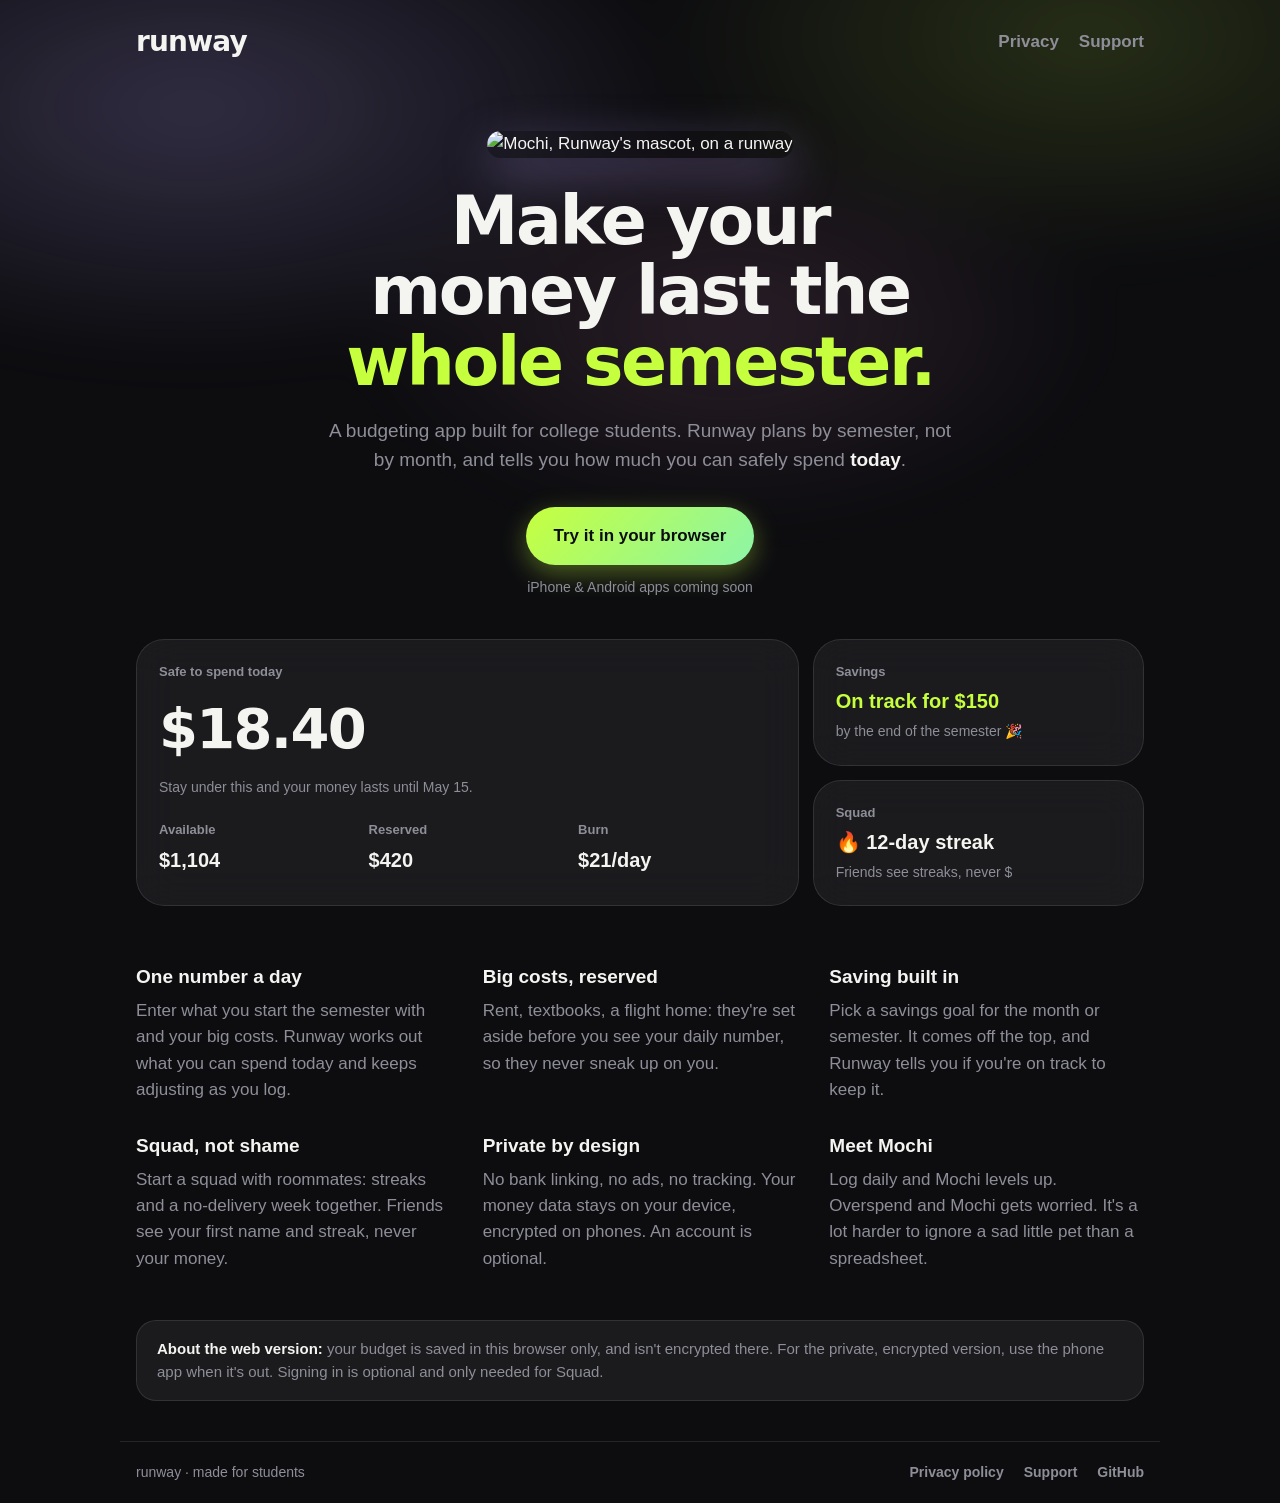
==== site/index.html @ ca6e4349 "Launch the website: landing page, privacy, support and the web app GitHub Pages at kriyansh-shah.git" ====
<!doctype html>
<html lang="en">
<head>
  <meta charset="utf-8">
  <meta name="viewport" content="width=device-width, initial-scale=1">
  <title>runway · make your money last the whole semester</title>
  <meta name="description" content="A budgeting app for college students. Runway plans by semester, not by month, and tells you how much you can safely spend today. Your money data stays on your phone.">
  <meta name="theme-color" content="#0D0D10">
  <meta property="og:title" content="runway">
  <meta property="og:description" content="Make your money last the whole semester.">
  <meta property="og:image" content="icon.png">
  <link rel="icon" type="image/png" href="icon.png">
  <link rel="stylesheet" href="site.css">
</head>
<body>
  <div class="aurora" aria-hidden="true"></div>

  <header class="wrap nav">
    <a class="wordmark" href="./">runway</a>
    <nav>
      <a href="privacy.html">Privacy</a>
      <a href="support.html">Support</a>
    </nav>
  </header>

  <main>
    <section class="wrap hero">
      <img class="mochi" src="icon.png" alt="Mochi, Runway's mascot, on a runway" width="112" height="112">
      <h1>Make your money last the <span class="lime">whole semester.</span></h1>
      <p class="lede">A budgeting app built for college students. Runway plans by semester, not by month, and tells you how much you can safely spend <strong>today</strong>.</p>
      <div class="ctas">
        <a class="btn primary" href="app/">Try it in your browser</a>
        <span class="soon">iPhone &amp; Android apps coming soon</span>
      </div>
    </section>

    <section class="wrap preview" aria-label="What Runway shows you">
      <div class="card big">
        <p class="label">Safe to spend today</p>
        <p class="number">$18.40</p>
        <p class="caption">Stay under this and your money lasts until May 15.</p>
        <div class="stats">
          <div><p class="label">Available</p><p class="stat">$1,104</p></div>
          <div><p class="label">Reserved</p><p class="stat">$420</p></div>
          <div><p class="label">Burn</p><p class="stat">$21/day</p></div>
        </div>
      </div>
      <div class="card small">
        <p class="label">Savings</p>
        <p class="stat lime">On track for $150</p>
        <p class="caption">by the end of the semester 🎉</p>
      </div>
      <div class="card small">
        <p class="label">Squad</p>
        <p class="stat">🔥 12-day streak</p>
        <p class="caption">Friends see streaks, never $</p>
      </div>
    </section>

    <section class="wrap features">
      <article>
        <h2>One number a day</h2>
        <p>Enter what you start the semester with and your big costs. Runway works out what you can spend today and keeps adjusting as you log.</p>
      </article>
      <article>
        <h2>Big costs, reserved</h2>
        <p>Rent, textbooks, a flight home: they're set aside before you see your daily number, so they never sneak up on you.</p>
      </article>
      <article>
        <h2>Saving built in</h2>
        <p>Pick a savings goal for the month or semester. It comes off the top, and Runway tells you if you're on track to keep it.</p>
      </article>
      <article>
        <h2>Squad, not shame</h2>
        <p>Start a squad with roommates: streaks and a no-delivery week together. Friends see your first name and streak, never your money.</p>
      </article>
      <article>
        <h2>Private by design</h2>
        <p>No bank linking, no ads, no tracking. Your money data stays on your device, encrypted on phones. An account is optional.</p>
      </article>
      <article>
        <h2>Meet Mochi</h2>
        <p>Log daily and Mochi levels up. Overspend and Mochi gets worried. It's a lot harder to ignore a sad little pet than a spreadsheet.</p>
      </article>
    </section>

    <section class="wrap note">
      <p><strong>About the web version:</strong> your budget is saved in this browser only, and isn't encrypted there. For the private, encrypted version, use the phone app when it's out. Signing in is optional and only needed for Squad.</p>
    </section>
  </main>

  <footer class="wrap footer">
    <span>runway · made for students</span>
    <nav>
      <a href="privacy.html">Privacy policy</a>
      <a href="support.html">Support</a>
      <a href="https://github.com/Kriyansh-shah/runway">GitHub</a>
    </nav>
  </footer>
</body>
</html>
---- site/site.css ----
/* The landing page, privacy policy and support page, in the app's colors
   (lib/app/theme.dart). */
@font-face {
  font-family: "Bricolage";
  src: url("fonts/BricolageGrotesque.ttf") format("truetype");
  font-display: swap;
}

:root {
  --bg: #0D0D10;
  --surface: rgba(255, 255, 255, 0.06);
  --hairline: rgba(255, 255, 255, 0.10);
  --text: #F4F4F1;
  --muted: #8E8E99;
  --lime: #C6FF3D;
  --lilac: #B9A4FF;
  --pink: #FF9BD6;
  --on-lime: #0D0D10;
  color-scheme: dark;
}

* { box-sizing: border-box; }

html, body { margin: 0; }

body {
  background: var(--bg);
  color: var(--text);
  font: 17px/1.55 -apple-system, BlinkMacSystemFont, "Segoe UI", Roboto, "Helvetica Neue", Arial, sans-serif;
  -webkit-font-smoothing: antialiased;
  overflow-x: hidden;
}

.aurora {
  position: fixed;
  inset: -20vh -20vw auto;
  height: 80vh;
  background:
    radial-gradient(40% 50% at 25% 40%, rgba(185, 164, 255, 0.22), transparent 70%),
    radial-gradient(35% 45% at 75% 30%, rgba(198, 255, 61, 0.14), transparent 70%),
    radial-gradient(30% 40% at 55% 70%, rgba(255, 155, 214, 0.12), transparent 70%);
  filter: blur(30px);
  pointer-events: none;
  z-index: -1;
}

.wrap { max-width: 1040px; margin: 0 auto; padding: 0 16px; }

a { color: var(--lilac); }

.nav, .footer {
  display: flex;
  align-items: center;
  justify-content: space-between;
  gap: 16px;
  padding-top: 20px;
  padding-bottom: 20px;
}
.nav nav, .footer nav { display: flex; gap: 20px; flex-wrap: wrap; }
.nav nav a, .footer nav a { color: var(--muted); text-decoration: none; font-weight: 600; }
.nav nav a:hover, .footer nav a:hover { color: var(--text); }

.wordmark {
  font-family: "Bricolage", system-ui, sans-serif;
  font-weight: 800;
  font-size: 28px;
  letter-spacing: -0.03em;
  color: var(--text);
  text-decoration: none;
}

.hero { text-align: center; padding-top: 48px; padding-bottom: 40px; }
.mochi { border-radius: 26px; box-shadow: 0 16px 48px rgba(185, 164, 255, 0.35); }
h1 {
  font-family: "Bricolage", system-ui, sans-serif;
  font-size: clamp(38px, 7vw, 68px);
  line-height: 1.04;
  letter-spacing: -0.035em;
  margin: 28px auto 18px;
  max-width: 14ch;
  text-wrap: balance;
}
.lime { color: var(--lime); }
.lede { color: var(--muted); font-size: 19px; max-width: 34em; margin: 0 auto; text-wrap: pretty; }
.lede strong { color: var(--text); }

.ctas { display: flex; flex-direction: column; align-items: center; gap: 12px; margin-top: 32px; }
.btn {
  display: inline-block;
  padding: 16px 28px;
  border-radius: 999px;
  font-weight: 700;
  text-decoration: none;
}
.btn.primary {
  background: linear-gradient(135deg, var(--lime), #8CF5A8);
  color: var(--on-lime);
  box-shadow: 0 8px 26px rgba(198, 255, 61, 0.35);
}
.btn.primary:hover { transform: translateY(-1px); }
.soon { color: var(--muted); font-size: 14px; }

.card {
  background: var(--surface);
  border: 1px solid var(--hairline);
  border-radius: 28px;
  padding: 22px;
  backdrop-filter: blur(20px);
}
.label { color: var(--muted); font-size: 13px; font-weight: 600; margin: 0; }
.number {
  font-family: "Bricolage", system-ui, sans-serif;
  font-size: 56px;
  font-weight: 800;
  letter-spacing: -0.03em;
  margin: 4px 0;
  font-variant-numeric: tabular-nums;
}
.stat { font-weight: 800; font-size: 20px; margin: 4px 0 0; font-variant-numeric: tabular-nums; }
.caption { color: var(--muted); font-size: 14px; margin: 4px 0 0; }

.preview {
  display: grid;
  grid-template-columns: 2fr 1fr;
  grid-template-rows: auto auto;
  gap: 14px;
  padding-bottom: 56px;
}
.preview .big { grid-row: span 2; }
.stats { display: grid; grid-template-columns: repeat(3, 1fr); gap: 12px; margin-top: 22px; }

.features {
  display: grid;
  grid-template-columns: repeat(3, 1fr);
  gap: 28px 32px;
  padding-bottom: 48px;
}
.features h2 { font-size: 19px; margin: 0 0 6px; }
.features p { color: var(--muted); margin: 0; }

.note .card, .note p { margin: 0; }
.note p {
  background: var(--surface);
  border: 1px solid var(--hairline);
  border-radius: 20px;
  padding: 16px 20px;
  color: var(--muted);
  font-size: 15px;
}
.note strong { color: var(--text); }

.footer { color: var(--muted); font-size: 14px; margin-top: 40px; border-top: 1px solid var(--hairline); }

/* Policy and support pages. */
.doc { max-width: 720px; padding-top: 24px; padding-bottom: 40px; }
.doc h1 { font-size: clamp(32px, 6vw, 44px); margin: 16px 0 8px; max-width: none; }
.doc h2 { margin-top: 36px; font-size: 22px; }
.doc p, .doc li { color: #D6D6DB; }
.doc strong { color: var(--text); }
.doc table { border-collapse: collapse; width: 100%; font-size: 15px; }
.doc th, .doc td { border: 1px solid var(--hairline); padding: 8px 10px; text-align: left; }

@media (max-width: 760px) {
  .preview { grid-template-columns: 1fr; }
  .preview .big { grid-row: auto; }
  .features { grid-template-columns: 1fr; }
  .number { font-size: 48px; }
  .stat { font-size: 18px; }
  .footer { flex-direction: column; align-items: flex-start; }
}
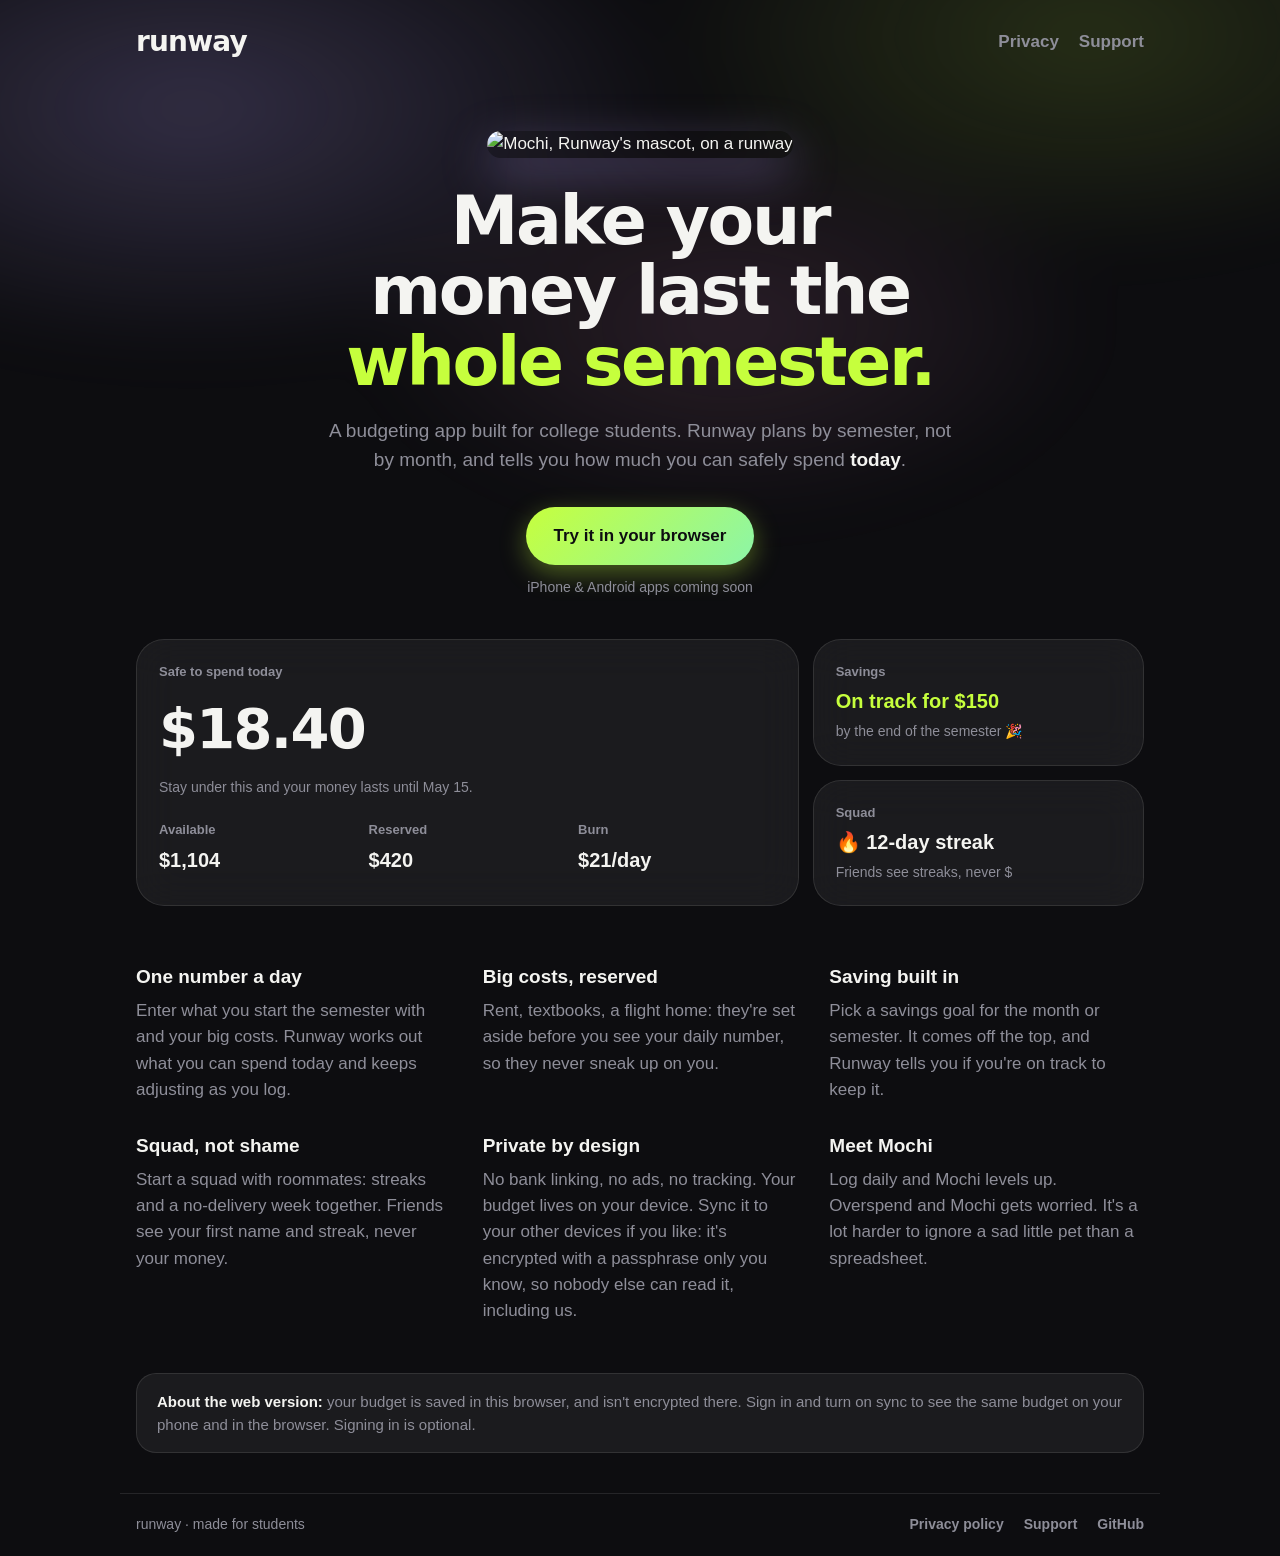
==== commit 62fb6020: "Add end-to-end encrypted budget sync across signed-in devices Settings → Account → Budget sync: pick" ====
--- a/site/index.html
+++ b/site/index.html
@@ -4,7 +4,7 @@
   <meta charset="utf-8">
   <meta name="viewport" content="width=device-width, initial-scale=1">
   <title>runway · make your money last the whole semester</title>
-  <meta name="description" content="A budgeting app for college students. Runway plans by semester, not by month, and tells you how much you can safely spend today. Your money data stays on your phone.">
+  <meta name="description" content="A budgeting app for college students. Runway plans by semester, not by month, and tells you how much you can safely spend today. Optional encrypted sync, so only you can read your budget.">
   <meta name="theme-color" content="#0D0D10">
   <meta property="og:title" content="runway">
   <meta property="og:description" content="Make your money last the whole semester.">
@@ -76,7 +76,7 @@
       </article>
       <article>
         <h2>Private by design</h2>
-        <p>No bank linking, no ads, no tracking. Your money data stays on your device, encrypted on phones. An account is optional.</p>
+        <p>No bank linking, no ads, no tracking. Your budget lives on your device. Sync it to your other devices if you like: it's encrypted with a passphrase only you know, so nobody else can read it, including us.</p>
       </article>
       <article>
         <h2>Meet Mochi</h2>
@@ -85,7 +85,7 @@
     </section>
 
     <section class="wrap note">
-      <p><strong>About the web version:</strong> your budget is saved in this browser only, and isn't encrypted there. For the private, encrypted version, use the phone app when it's out. Signing in is optional and only needed for Squad.</p>
+      <p><strong>About the web version:</strong> your budget is saved in this browser, and isn't encrypted there. Sign in and turn on sync to see the same budget on your phone and in the browser. Signing in is optional.</p>
     </section>
   </main>
 
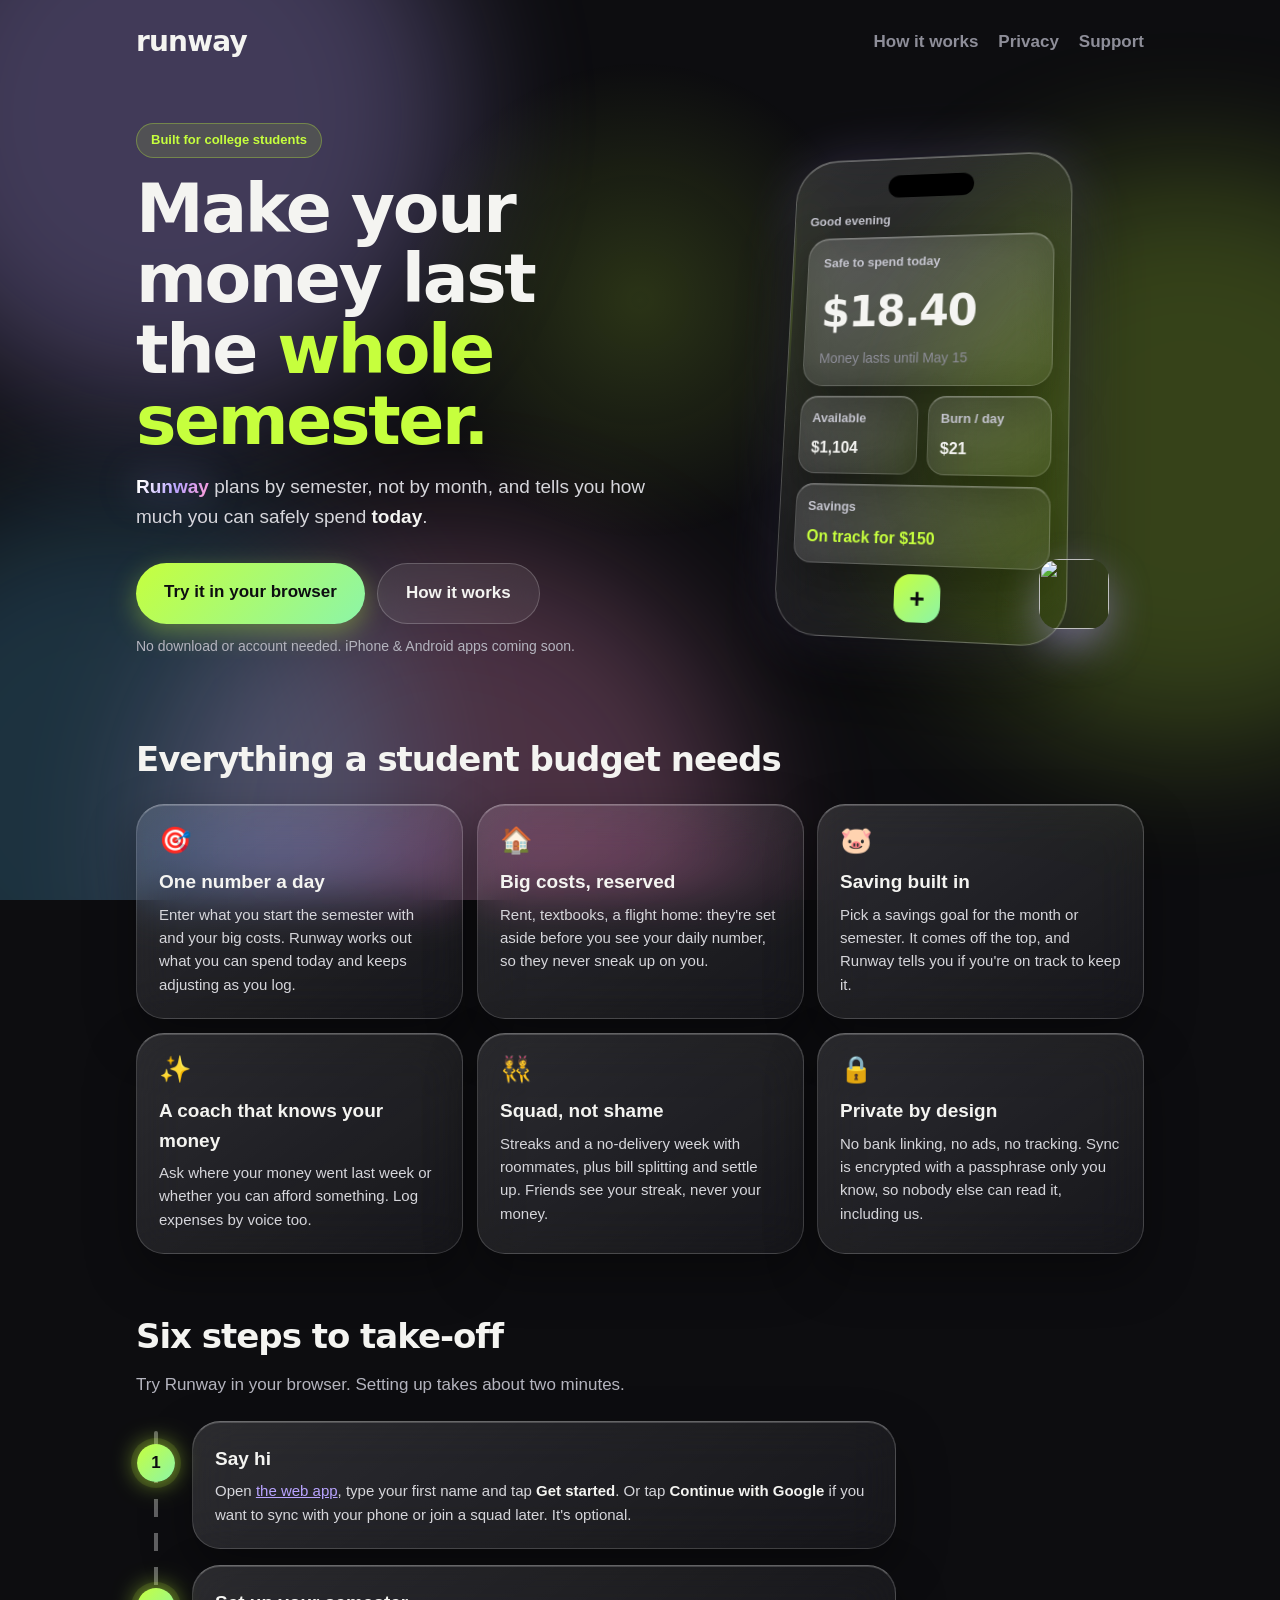
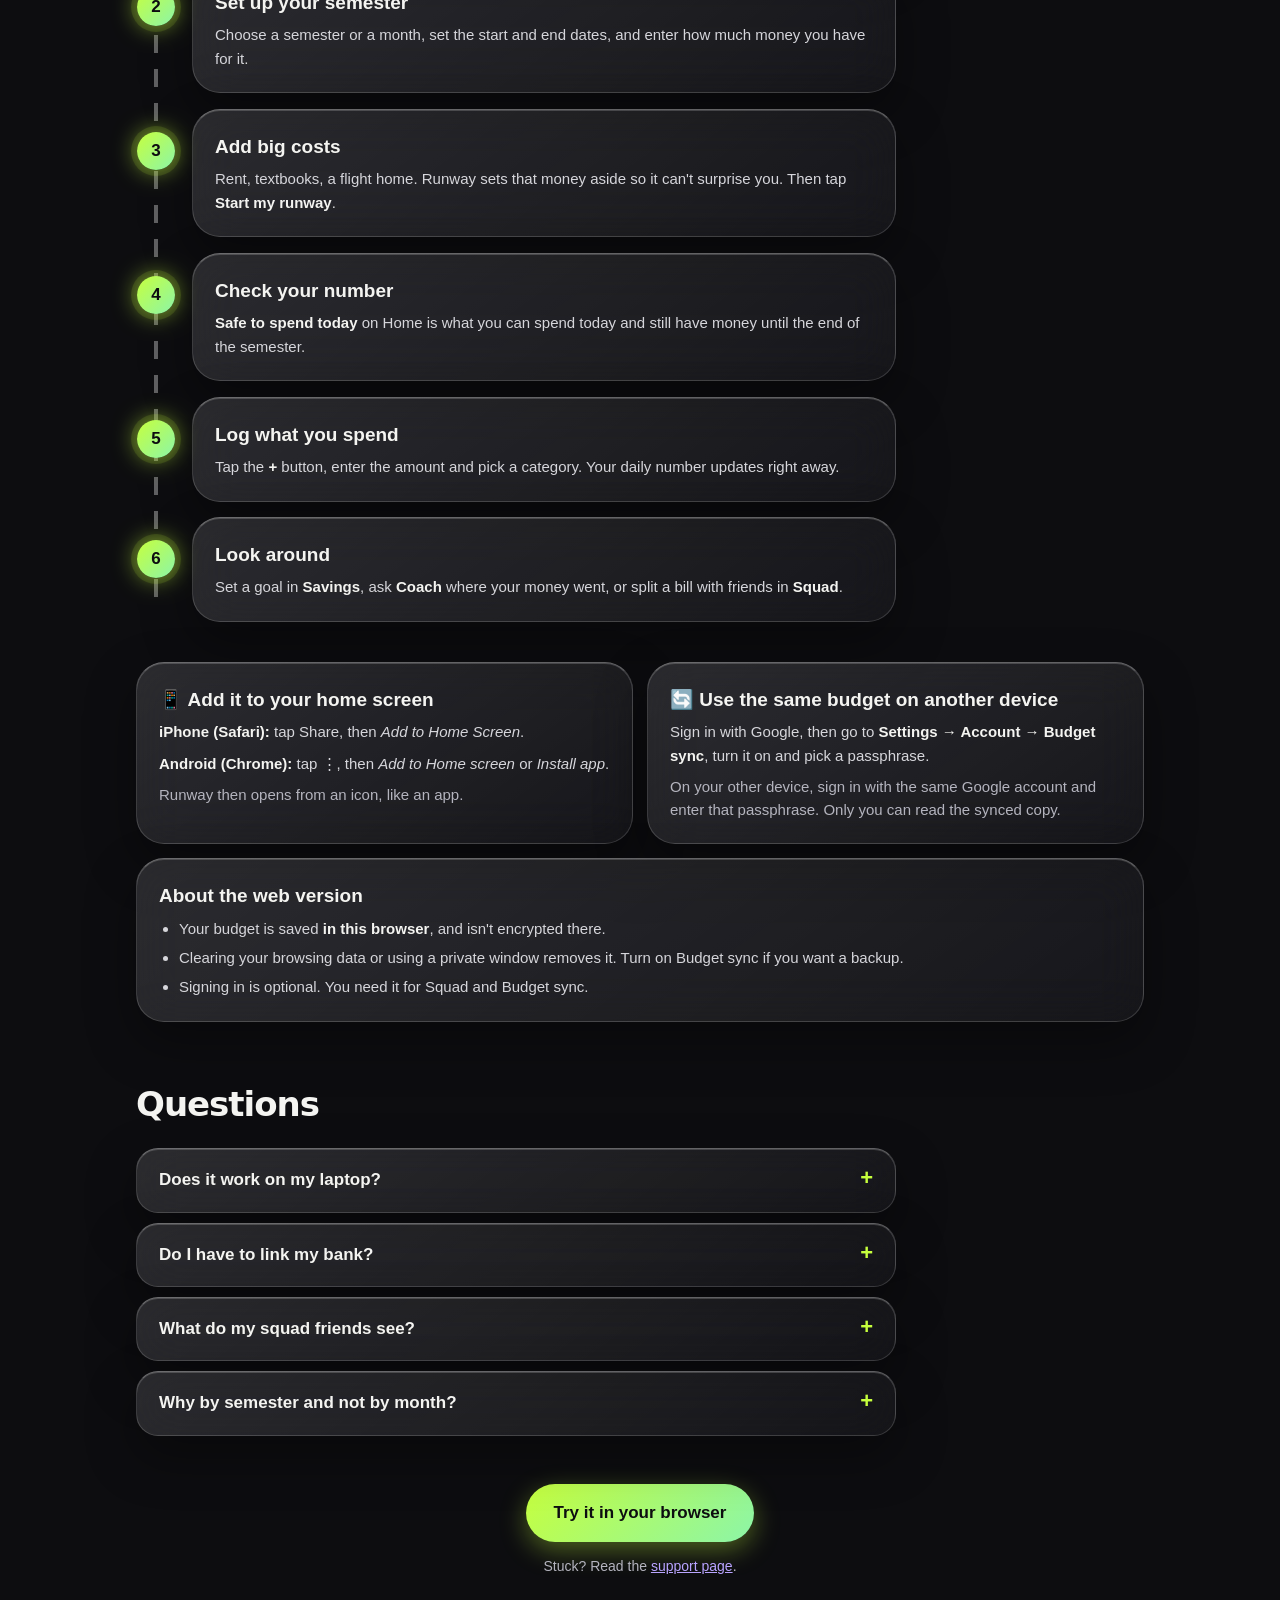
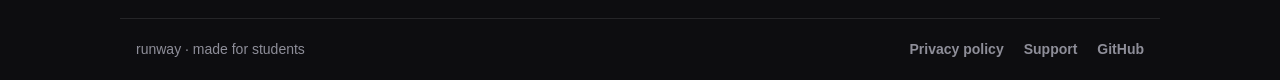
==== commit 3ffe6a54: "Website: the glass design becomes the home page Features, the six-step guide, the web version note a" ====
--- a/site/index.html
+++ b/site/index.html
@@ -2,90 +2,187 @@
 <html lang="en">
 <head>
   <meta charset="utf-8">
+  <!-- Plain page: only this site's own script (pointer.js, for the pointer
+       effects), styles, images and fonts. -->
+  <meta http-equiv="Content-Security-Policy" content="default-src 'none'; script-src 'self'; style-src 'self'; img-src 'self'; font-src 'self'; base-uri 'none'; form-action 'none'">
   <meta name="viewport" content="width=device-width, initial-scale=1">
   <title>runway · make your money last the whole semester</title>
-  <meta name="description" content="A budgeting app for college students. Runway plans by semester, not by month, and tells you how much you can safely spend today. Optional encrypted sync, so only you can read your budget.">
+  <meta name="description" content="A budgeting app for college students. Runway plans by semester, not by month, and tells you how much you can safely spend today. Try it in your browser, no download needed.">
   <meta name="theme-color" content="#0D0D10">
   <meta property="og:title" content="runway">
   <meta property="og:description" content="Make your money last the whole semester.">
   <meta property="og:image" content="icon.png">
   <link rel="icon" type="image/png" href="icon.png">
   <link rel="stylesheet" href="site.css">
+  <script type="module" src="pointer.js"></script>
 </head>
-<body>
-  <div class="aurora" aria-hidden="true"></div>
-
+<body class="home">
+  <div class="orbs" aria-hidden="true"><span></span><span></span><span></span><span></span></div>
+  <div class="cursor-glow" aria-hidden="true"></div>
   <header class="wrap nav">
     <a class="wordmark" href="./">runway</a>
     <nav>
+      <a href="#how-it-works">How it works</a>
       <a href="privacy.html">Privacy</a>
       <a href="support.html">Support</a>
     </nav>
   </header>
 
-  <main>
-    <section class="wrap hero">
-      <img class="mochi" src="icon.png" alt="Mochi, Runway's mascot, on a runway" width="112" height="112">
-      <h1>Make your money last the <span class="lime">whole semester.</span></h1>
-      <p class="lede">A budgeting app built for college students. Runway plans by semester, not by month, and tells you how much you can safely spend <strong>today</strong>.</p>
-      <div class="ctas">
-        <a class="btn primary" href="app/">Try it in your browser</a>
-        <span class="soon">iPhone &amp; Android apps coming soon</span>
+  <main class="wrap">
+    <section class="home-hero">
+      <div>
+        <p class="eyebrow">Built for college students</p>
+        <h1>Make your money last the <span class="lime">whole semester.</span></h1>
+        <p class="lede"><strong class="name">Runway</strong> plans by semester, not by month, and tells you how much you can safely spend <strong>today</strong>.</p>
+        <div class="ctas">
+          <div class="btn-row">
+            <a class="btn primary" href="app/">Try it in your browser</a>
+            <a class="btn ghost" href="#how-it-works">How it works</a>
+          </div>
+          <span class="soon">No download or account needed. iPhone &amp; Android apps coming soon.</span>
+        </div>
+      </div>
+      <div class="phone-stage" aria-hidden="true">
+        <div class="phone glass">
+          <div class="phone-notch"></div>
+          <p class="label">Good evening</p>
+          <div class="glass phone-card">
+            <p class="label">Safe to spend today</p>
+            <p class="number">$18.40</p>
+            <p class="caption">Money lasts until May 15</p>
+          </div>
+          <div class="phone-row">
+            <div class="glass mini"><p class="label">Available</p><p class="stat">$1,104</p></div>
+            <div class="glass mini"><p class="label">Burn / day</p><p class="stat">$21</p></div>
+          </div>
+          <div class="glass mini wide"><p class="label">Savings</p><p class="stat lime">On track for $150</p></div>
+          <div class="phone-plus">+</div>
+        </div>
+        <img class="phone-mochi" src="icon.png" alt="" width="70" height="70">
       </div>
     </section>
 
-    <section class="wrap preview" aria-label="What Runway shows you">
-      <div class="card big">
-        <p class="label">Safe to spend today</p>
-        <p class="number">$18.40</p>
-        <p class="caption">Stay under this and your money lasts until May 15.</p>
-        <div class="stats">
-          <div><p class="label">Available</p><p class="stat">$1,104</p></div>
-          <div><p class="label">Reserved</p><p class="stat">$420</p></div>
-          <div><p class="label">Burn</p><p class="stat">$21/day</p></div>
-        </div>
-      </div>
-      <div class="card small">
-        <p class="label">Savings</p>
-        <p class="stat lime">On track for $150</p>
-        <p class="caption">by the end of the semester 🎉</p>
-      </div>
-      <div class="card small">
-        <p class="label">Squad</p>
-        <p class="stat">🔥 12-day streak</p>
-        <p class="caption">Friends see streaks, never $</p>
+    <section id="features">
+      <h2 class="section-title">Everything a student budget needs</h2>
+      <div class="features">
+        <article class="glass feature" data-tilt="6">
+          <span class="icon">🎯</span>
+          <h3>One number a day</h3>
+          <p>Enter what you start the semester with and your big costs. Runway works out what you can spend today and keeps adjusting as you log.</p>
+        </article>
+        <article class="glass feature" data-tilt="6">
+          <span class="icon">🏠</span>
+          <h3>Big costs, reserved</h3>
+          <p>Rent, textbooks, a flight home: they're set aside before you see your daily number, so they never sneak up on you.</p>
+        </article>
+        <article class="glass feature" data-tilt="6">
+          <span class="icon">🐷</span>
+          <h3>Saving built in</h3>
+          <p>Pick a savings goal for the month or semester. It comes off the top, and Runway tells you if you're on track to keep it.</p>
+        </article>
+        <article class="glass feature" data-tilt="6">
+          <span class="icon">✨</span>
+          <h3>A coach that knows your money</h3>
+          <p>Ask where your money went last week or whether you can afford something. Log expenses by voice too.</p>
+        </article>
+        <article class="glass feature" data-tilt="6">
+          <span class="icon">👯</span>
+          <h3>Squad, not shame</h3>
+          <p>Streaks and a no-delivery week with roommates, plus bill splitting and settle up. Friends see your streak, never your money.</p>
+        </article>
+        <article class="glass feature" data-tilt="6">
+          <span class="icon">🔒</span>
+          <h3>Private by design</h3>
+          <p>No bank linking, no ads, no tracking. Sync is encrypted with a passphrase only you know, so nobody else can read it, including us.</p>
+        </article>
       </div>
     </section>
 
-    <section class="wrap features">
-      <article>
-        <h2>One number a day</h2>
-        <p>Enter what you start the semester with and your big costs. Runway works out what you can spend today and keeps adjusting as you log.</p>
-      </article>
-      <article>
-        <h2>Big costs, reserved</h2>
-        <p>Rent, textbooks, a flight home: they're set aside before you see your daily number, so they never sneak up on you.</p>
-      </article>
-      <article>
-        <h2>Saving built in</h2>
-        <p>Pick a savings goal for the month or semester. It comes off the top, and Runway tells you if you're on track to keep it.</p>
-      </article>
-      <article>
-        <h2>Squad, not shame</h2>
-        <p>Start a squad with roommates: streaks and a no-delivery week together. Friends see your first name and streak, never your money.</p>
-      </article>
-      <article>
-        <h2>Private by design</h2>
-        <p>No bank linking, no ads, no tracking. Your budget lives on your device. Sync it to your other devices if you like: it's encrypted with a passphrase only you know, so nobody else can read it, including us.</p>
-      </article>
-      <article>
-        <h2>Meet Mochi</h2>
-        <p>Log daily and Mochi levels up. Overspend and Mochi gets worried. It's a lot harder to ignore a sad little pet than a spreadsheet.</p>
-      </article>
+    <section id="how-it-works">
+      <h2 class="section-title">Six steps to take-off</h2>
+      <p class="section-sub">Try Runway in your browser. Setting up takes about two minutes.</p>
+      <ol class="steps">
+        <li class="glass step" data-tilt="6">
+          <span class="step-num">1</span>
+          <h3>Say hi</h3>
+          <p>Open <a href="app/">the web app</a>, type your first name and tap <strong>Get started</strong>. Or tap <strong>Continue with Google</strong> if you want to sync with your phone or join a squad later. It's optional.</p>
+        </li>
+        <li class="glass step" data-tilt="6">
+          <span class="step-num">2</span>
+          <h3>Set up your semester</h3>
+          <p>Choose a semester or a month, set the start and end dates, and enter how much money you have for it.</p>
+        </li>
+        <li class="glass step" data-tilt="6">
+          <span class="step-num">3</span>
+          <h3>Add big costs</h3>
+          <p>Rent, textbooks, a flight home. Runway sets that money aside so it can't surprise you. Then tap <strong>Start my runway</strong>.</p>
+        </li>
+        <li class="glass step" data-tilt="6">
+          <span class="step-num">4</span>
+          <h3>Check your number</h3>
+          <p><strong>Safe to spend today</strong> on Home is what you can spend today and still have money until the end of the semester.</p>
+        </li>
+        <li class="glass step" data-tilt="6">
+          <span class="step-num">5</span>
+          <h3>Log what you spend</h3>
+          <p>Tap the <strong>+</strong> button, enter the amount and pick a category. Your daily number updates right away.</p>
+        </li>
+        <li class="glass step" data-tilt="6">
+          <span class="step-num">6</span>
+          <h3>Look around</h3>
+          <p>Set a goal in <strong>Savings</strong>, ask <strong>Coach</strong> where your money went, or split a bill with friends in <strong>Squad</strong>.</p>
+        </li>
+      </ol>
+
+      <div class="extras">
+        <article class="glass" data-tilt="4">
+          <h3>📱 Add it to your home screen</h3>
+          <p><strong>iPhone (Safari):</strong> tap Share, then <em>Add to Home Screen</em>.</p>
+          <p><strong>Android (Chrome):</strong> tap ⋮, then <em>Add to Home screen</em> or <em>Install app</em>.</p>
+          <p class="muted">Runway then opens from an icon, like an app.</p>
+        </article>
+        <article class="glass" data-tilt="4">
+          <h3>🔄 Use the same budget on another device</h3>
+          <p>Sign in with Google, then go to <strong>Settings → Account → Budget sync</strong>, turn it on and pick a passphrase.</p>
+          <p class="muted">On your other device, sign in with the same Google account and enter that passphrase. Only you can read the synced copy.</p>
+        </article>
+      </div>
+
+      <div class="glass good-to-know">
+        <h3>About the web version</h3>
+        <ul>
+          <li>Your budget is saved <strong>in this browser</strong>, and isn't encrypted there.</li>
+          <li>Clearing your browsing data or using a private window removes it. Turn on Budget sync if you want a backup.</li>
+          <li>Signing in is optional. You need it for Squad and Budget sync.</li>
+        </ul>
+      </div>
     </section>
 
-    <section class="wrap note">
-      <p><strong>About the web version:</strong> your budget is saved in this browser, and isn't encrypted there. Sign in and turn on sync to see the same budget on your phone and in the browser. Signing in is optional.</p>
+    <section id="faq">
+      <h2 class="section-title">Questions</h2>
+      <div class="faq">
+        <details class="glass">
+          <summary>Does it work on my laptop?</summary>
+          <p>Yes. The web version works in any up-to-date browser, on a laptop or a phone.</p>
+        </details>
+        <details class="glass">
+          <summary>Do I have to link my bank?</summary>
+          <p>No, and you can't. You log what you spend yourself, which takes a few seconds and keeps your bank details out of it.</p>
+        </details>
+        <details class="glass">
+          <summary>What do my squad friends see?</summary>
+          <p>Your first name, a squad emoji, your logging streak and your no-delivery week. Never your budget, balance or other expenses.</p>
+        </details>
+        <details class="glass">
+          <summary>Why by semester and not by month?</summary>
+          <p>Student money comes in lumps: a loan, a scholarship, summer job savings. Runway spreads it over the whole term, so you don't run out in April.</p>
+        </details>
+      </div>
+    </section>
+
+    <section class="home-cta">
+      <a class="btn primary" href="app/">Try it in your browser</a>
+      <p class="soon">Stuck? Read the <a href="support.html">support page</a>.</p>
     </section>
   </main>
 
--- a/site/site.css
+++ b/site/site.css
@@ -1,4 +1,4 @@
-/* The landing page, privacy policy and support page, in the app's colors
+/* The home page, privacy policy and support page, in the app's colors
    (lib/app/theme.dart). */
 @font-face {
   font-family: "Bricolage";
@@ -69,8 +69,6 @@
   text-decoration: none;
 }
 
-.hero { text-align: center; padding-top: 48px; padding-bottom: 40px; }
-.mochi { border-radius: 26px; box-shadow: 0 16px 48px rgba(185, 164, 255, 0.35); }
 h1 {
   font-family: "Bricolage", system-ui, sans-serif;
   font-size: clamp(38px, 7vw, 68px);
@@ -100,13 +98,6 @@
 .btn.primary:hover { transform: translateY(-1px); }
 .soon { color: var(--muted); font-size: 14px; }
 
-.card {
-  background: var(--surface);
-  border: 1px solid var(--hairline);
-  border-radius: 28px;
-  padding: 22px;
-  backdrop-filter: blur(20px);
-}
 .label { color: var(--muted); font-size: 13px; font-weight: 600; margin: 0; }
 .number {
   font-family: "Bricolage", system-ui, sans-serif;
@@ -119,36 +110,6 @@
 .stat { font-weight: 800; font-size: 20px; margin: 4px 0 0; font-variant-numeric: tabular-nums; }
 .caption { color: var(--muted); font-size: 14px; margin: 4px 0 0; }
 
-.preview {
-  display: grid;
-  grid-template-columns: 2fr 1fr;
-  grid-template-rows: auto auto;
-  gap: 14px;
-  padding-bottom: 56px;
-}
-.preview .big { grid-row: span 2; }
-.stats { display: grid; grid-template-columns: repeat(3, 1fr); gap: 12px; margin-top: 22px; }
-
-.features {
-  display: grid;
-  grid-template-columns: repeat(3, 1fr);
-  gap: 28px 32px;
-  padding-bottom: 48px;
-}
-.features h2 { font-size: 19px; margin: 0 0 6px; }
-.features p { color: var(--muted); margin: 0; }
-
-.note .card, .note p { margin: 0; }
-.note p {
-  background: var(--surface);
-  border: 1px solid var(--hairline);
-  border-radius: 20px;
-  padding: 16px 20px;
-  color: var(--muted);
-  font-size: 15px;
-}
-.note strong { color: var(--text); }
-
 .footer { color: var(--muted); font-size: 14px; margin-top: 40px; border-top: 1px solid var(--hairline); }
 
 /* Policy and support pages. */
@@ -160,11 +121,280 @@
 .doc table { border-collapse: collapse; width: 100%; font-size: 15px; }
 .doc th, .doc td { border: 1px solid var(--hairline); padding: 8px 10px; text-align: left; }
 
+/* The home page: frosted glass over drifting color, a 3D phone that
+   follows the mouse, and the how-to steps laid out along a runway.
+   pointer.js adds .tracking and the pointer variables (--px, --py, --cx, --cy on
+   the page; --mx, --my on each glass card; --rx, --ry on [data-tilt]). */
+.home .orbs { position: fixed; inset: 0; overflow: hidden; pointer-events: none; z-index: -1; }
+.home .orbs span {
+  position: absolute;
+  width: 46vmax;
+  height: 46vmax;
+  border-radius: 50%;
+  filter: blur(70px);
+  opacity: 0.3;
+  animation: drift 26s ease-in-out infinite alternate;
+}
+.home .orbs span:nth-child(1) { background: var(--lilac); top: -14vmax; left: -10vmax; }
+.home .orbs span:nth-child(2) { background: var(--lime); top: 18vh; right: -16vmax; opacity: 0.22; animation-delay: -8s; }
+.home .orbs span:nth-child(3) { background: var(--pink); bottom: -18vmax; left: 12vw; opacity: 0.26; animation-delay: -15s; }
+.home .orbs span:nth-child(4) { background: #5EC8FF; top: 55vh; left: -14vmax; opacity: 0.2; animation-delay: -4s; }
+@keyframes drift {
+  from { transform: translate(0, 0) scale(1); }
+  to { transform: translate(6vw, 4vh) scale(1.12); }
+}
+
+.cursor-glow { display: none; }
+.tracking .cursor-glow {
+  display: block;
+  position: fixed;
+  left: 0;
+  top: 0;
+  width: 520px;
+  height: 520px;
+  margin: -260px 0 0 -260px;
+  border-radius: 50%;
+  background: radial-gradient(circle, rgba(198, 255, 61, 0.16), transparent 65%);
+  transform: translate(var(--cx), var(--cy));
+  transition: transform 0.5s cubic-bezier(0.2, 0.7, 0.2, 1);
+  pointer-events: none;
+  z-index: -1;
+}
+
+.glass {
+  position: relative;
+  isolation: isolate;
+  background: linear-gradient(145deg, rgba(255, 255, 255, 0.13), rgba(255, 255, 255, 0.04));
+  border: 1px solid rgba(255, 255, 255, 0.16);
+  border-top-color: rgba(255, 255, 255, 0.32);
+  border-radius: 28px;
+  box-shadow:
+    inset 0 1px 0 rgba(255, 255, 255, 0.18),
+    0 20px 50px rgba(0, 0, 0, 0.35);
+  -webkit-backdrop-filter: blur(24px) saturate(160%);
+  backdrop-filter: blur(24px) saturate(160%);
+}
+.glass > * { position: relative; z-index: 1; }
+.tracking .glass::before,
+.tracking .glass::after {
+  content: "";
+  position: absolute;
+  inset: 0;
+  border-radius: inherit;
+  pointer-events: none;
+}
+/* A soft light inside the card under the cursor. */
+.tracking .glass::before {
+  background: radial-gradient(300px circle at var(--mx, -999px) var(--my, -999px), rgba(255, 255, 255, 0.1), transparent 60%);
+  opacity: 0;
+  transition: opacity 0.3s;
+}
+.tracking .glass:hover::before { opacity: 1; }
+/* Card edges light up near the cursor, even on the neighbouring cards. */
+.tracking .glass::after {
+  padding: 1.5px;
+  background: radial-gradient(240px circle at var(--mx, -999px) var(--my, -999px), rgba(198, 255, 61, 0.85), transparent 70%);
+  -webkit-mask: linear-gradient(#000 0 0) content-box, linear-gradient(#000 0 0);
+  -webkit-mask-composite: xor;
+  mask: linear-gradient(#000 0 0) content-box exclude, linear-gradient(#000 0 0);
+}
+[data-tilt] {
+  transform: perspective(900px) rotateX(var(--rx, 0deg)) rotateY(var(--ry, 0deg));
+  transition: transform 0.25s ease-out;
+}
+
+.home-hero {
+  display: grid;
+  grid-template-columns: 1.1fr 0.9fr;
+  align-items: center;
+  gap: 32px;
+  padding: 40px 0 20px;
+}
+.home-hero h1 { margin: 16px 0; max-width: 13ch; }
+.home-hero .lede { margin: 0; color: #D6D6DB; }
+.home-hero .ctas { align-items: flex-start; }
+/* The app's name, picked out with a soft purple shine. */
+.home .name {
+  background: linear-gradient(120deg, #FFFFFF 10%, var(--lilac) 55%, var(--pink));
+  -webkit-background-clip: text;
+  background-clip: text;
+  color: transparent;
+  filter: drop-shadow(0 0 18px rgba(185, 164, 255, 0.55));
+}
+.home .eyebrow {
+  display: inline-block;
+  margin: 0;
+  padding: 6px 14px;
+  border-radius: 999px;
+  background: rgba(198, 255, 61, 0.12);
+  border: 1px solid rgba(198, 255, 61, 0.3);
+  color: var(--lime);
+  font-size: 13px;
+  font-weight: 700;
+}
+.home .soon { color: #B4B4BE; }
+.home .btn { transition: transform 0.15s ease, box-shadow 0.15s ease; }
+.home .btn.primary:hover { box-shadow: 0 12px 34px rgba(198, 255, 61, 0.5); }
+
+/* A phone showing the Home screen; it tilts with the mouse. */
+.phone-stage { position: relative; perspective: 1100px; display: grid; place-items: center; padding: 20px 0; }
+.phone {
+  width: 290px;
+  padding: 18px 16px 70px;
+  border-radius: 44px;
+  border-color: rgba(255, 255, 255, 0.25);
+  box-shadow:
+    inset 0 1px 0 rgba(255, 255, 255, 0.3),
+    0 40px 80px rgba(0, 0, 0, 0.5),
+    0 0 60px rgba(185, 164, 255, 0.2);
+  transform: rotateY(-12deg) rotateX(6deg);
+  transition: transform 0.4s cubic-bezier(0.2, 0.7, 0.2, 1);
+}
+.tracking .phone {
+  transform:
+    rotateY(calc((var(--px) - 0.5) * 28deg - 12deg))
+    rotateX(calc((var(--py) - 0.5) * -20deg + 6deg));
+}
+.phone-notch { width: 90px; height: 24px; border-radius: 999px; background: #000; margin: 0 auto 14px; }
+.phone .label { margin-bottom: 8px; color: #C4C4CE; }
+.phone-card { padding: 16px; border-radius: 22px; }
+.phone-card .number { font-size: 44px; }
+.phone-row { display: grid; grid-template-columns: 1fr 1fr; gap: 10px; margin-top: 10px; }
+.mini { padding: 12px; border-radius: 18px; }
+.mini .stat { font-size: 16px; }
+.mini.wide { margin-top: 10px; }
+.glass > .phone-plus {
+  position: absolute;
+  left: 50%;
+  bottom: 16px;
+  translate: -50% 0;
+  width: 46px;
+  height: 46px;
+  border-radius: 16px;
+  display: grid;
+  place-items: center;
+  background: linear-gradient(135deg, var(--lime), #8CF5A8);
+  color: var(--on-lime);
+  font-size: 26px;
+  font-weight: 800;
+}
+.phone-mochi {
+  position: absolute;
+  right: 8%;
+  bottom: 4%;
+  border-radius: 20px;
+  box-shadow: 0 16px 40px rgba(185, 164, 255, 0.45);
+  transition: transform 0.5s cubic-bezier(0.2, 0.7, 0.2, 1);
+  animation: bob 4s ease-in-out infinite;
+}
+.tracking .phone-mochi { transform: translate(calc((var(--px) - 0.5) * 40px), calc((var(--py) - 0.5) * 30px)); }
+@keyframes bob { 50% { translate: 0 -8px; } }
+
+.section-title {
+  font-family: "Bricolage", system-ui, sans-serif;
+  font-size: clamp(26px, 4vw, 34px);
+  letter-spacing: -0.03em;
+  margin: 56px 0 18px;
+}
+
+/* Steps along a runway: a dashed centre line with blinking landing lights. */
+.steps {
+  list-style: none;
+  margin: 0;
+  padding: 0 0 0 56px;
+  position: relative;
+  display: grid;
+  gap: 16px;
+  max-width: 760px;
+}
+.steps::before {
+  content: "";
+  position: absolute;
+  left: 18px;
+  top: 10px;
+  bottom: 10px;
+  width: 4px;
+  border-radius: 2px;
+  background: repeating-linear-gradient(to bottom, rgba(255, 255, 255, 0.35) 0 18px, transparent 18px 34px);
+}
+.step { padding: 22px; }
+.step h3, .extras h3, .good-to-know h3 { margin: 0 0 6px; font-size: 19px; }
+.step p, .extras p, .good-to-know li { color: #D6D6DB; margin: 0; font-size: 15px; }
+.step strong, .extras strong, .good-to-know strong { color: var(--text); }
+.glass > .step-num {
+  position: absolute;
+  left: -56px;
+  top: 22px;
+  display: grid;
+  place-items: center;
+  width: 38px;
+  height: 38px;
+  border-radius: 50%;
+  background: linear-gradient(135deg, var(--lime), #8CF5A8);
+  color: var(--on-lime);
+  font-weight: 800;
+  box-shadow: 0 0 0 6px rgba(198, 255, 61, 0.12), 0 0 24px rgba(198, 255, 61, 0.7);
+  animation: blink 2.4s ease-in-out infinite;
+}
+.step:nth-child(2) .step-num { animation-delay: 0.4s; }
+.step:nth-child(3) .step-num { animation-delay: 0.8s; }
+.step:nth-child(4) .step-num { animation-delay: 1.2s; }
+.step:nth-child(5) .step-num { animation-delay: 1.6s; }
+.step:nth-child(6) .step-num { animation-delay: 2s; }
+@keyframes blink { 50% { box-shadow: 0 0 0 10px rgba(198, 255, 61, 0.05), 0 0 40px rgba(198, 255, 61, 1); } }
+
+.extras { display: grid; grid-template-columns: 1fr 1fr; gap: 14px; margin-top: 40px; }
+.extras article { padding: 22px; }
+.extras p + p { margin-top: 8px; }
+.home .muted { color: #B4B4BE; }
+
+.good-to-know { padding: 22px; margin-top: 14px; }
+.good-to-know ul { margin: 0; padding-left: 20px; }
+.good-to-know li + li { margin-top: 6px; }
+
+.home-cta { text-align: center; padding-top: 48px; }
+.home-cta .soon { margin-top: 14px; }
+
+.btn.ghost {
+  color: var(--text);
+  background: rgba(255, 255, 255, 0.08);
+  border: 1px solid rgba(255, 255, 255, 0.2);
+  -webkit-backdrop-filter: blur(16px);
+  backdrop-filter: blur(16px);
+}
+.btn.ghost:hover { background: rgba(255, 255, 255, 0.14); }
+.home .btn-row { display: flex; flex-wrap: wrap; gap: 12px; }
+.section-sub { color: #B4B4BE; margin: -8px 0 22px; max-width: 36em; }
+section[id] { scroll-margin-top: 24px; }
+
+.features { display: grid; grid-template-columns: repeat(3, 1fr); gap: 14px; }
+.feature { padding: 22px; }
+.feature h3 { margin: 10px 0 6px; font-size: 19px; }
+.feature p { color: #D6D6DB; margin: 0; font-size: 15px; }
+.feature .icon { font-size: 26px; line-height: 1; }
+
+.faq { display: grid; gap: 10px; max-width: 760px; }
+.faq details { padding: 18px 22px; border-radius: 22px; }
+.faq summary { cursor: pointer; font-weight: 700; list-style: none; display: flex; justify-content: space-between; gap: 16px; }
+.faq summary::-webkit-details-marker { display: none; }
+.faq summary::after { content: "+"; color: var(--lime); font-size: 22px; line-height: 1; transition: transform 0.2s; }
+.faq details[open] summary::after { transform: rotate(45deg); }
+.faq details p { color: #D6D6DB; margin: 10px 0 0; font-size: 15px; }
+
+@media (prefers-reduced-motion: reduce) {
+  .home .orbs span, .phone-mochi, .step-num { animation: none; }
+}
+
 @media (max-width: 760px) {
-  .preview { grid-template-columns: 1fr; }
-  .preview .big { grid-row: auto; }
   .features { grid-template-columns: 1fr; }
   .number { font-size: 48px; }
   .stat { font-size: 18px; }
   .footer { flex-direction: column; align-items: flex-start; }
-}
+  .extras { grid-template-columns: 1fr; }
+  .home-hero { grid-template-columns: 1fr; text-align: center; }
+  .home-hero h1 { margin-inline: auto; }
+  .home-hero .ctas { align-items: center; }
+  .home .btn-row { justify-content: center; }
+  .home .nav nav a[href^="#"] { display: none; }
+  .phone { width: 250px; text-align: left; }
+}
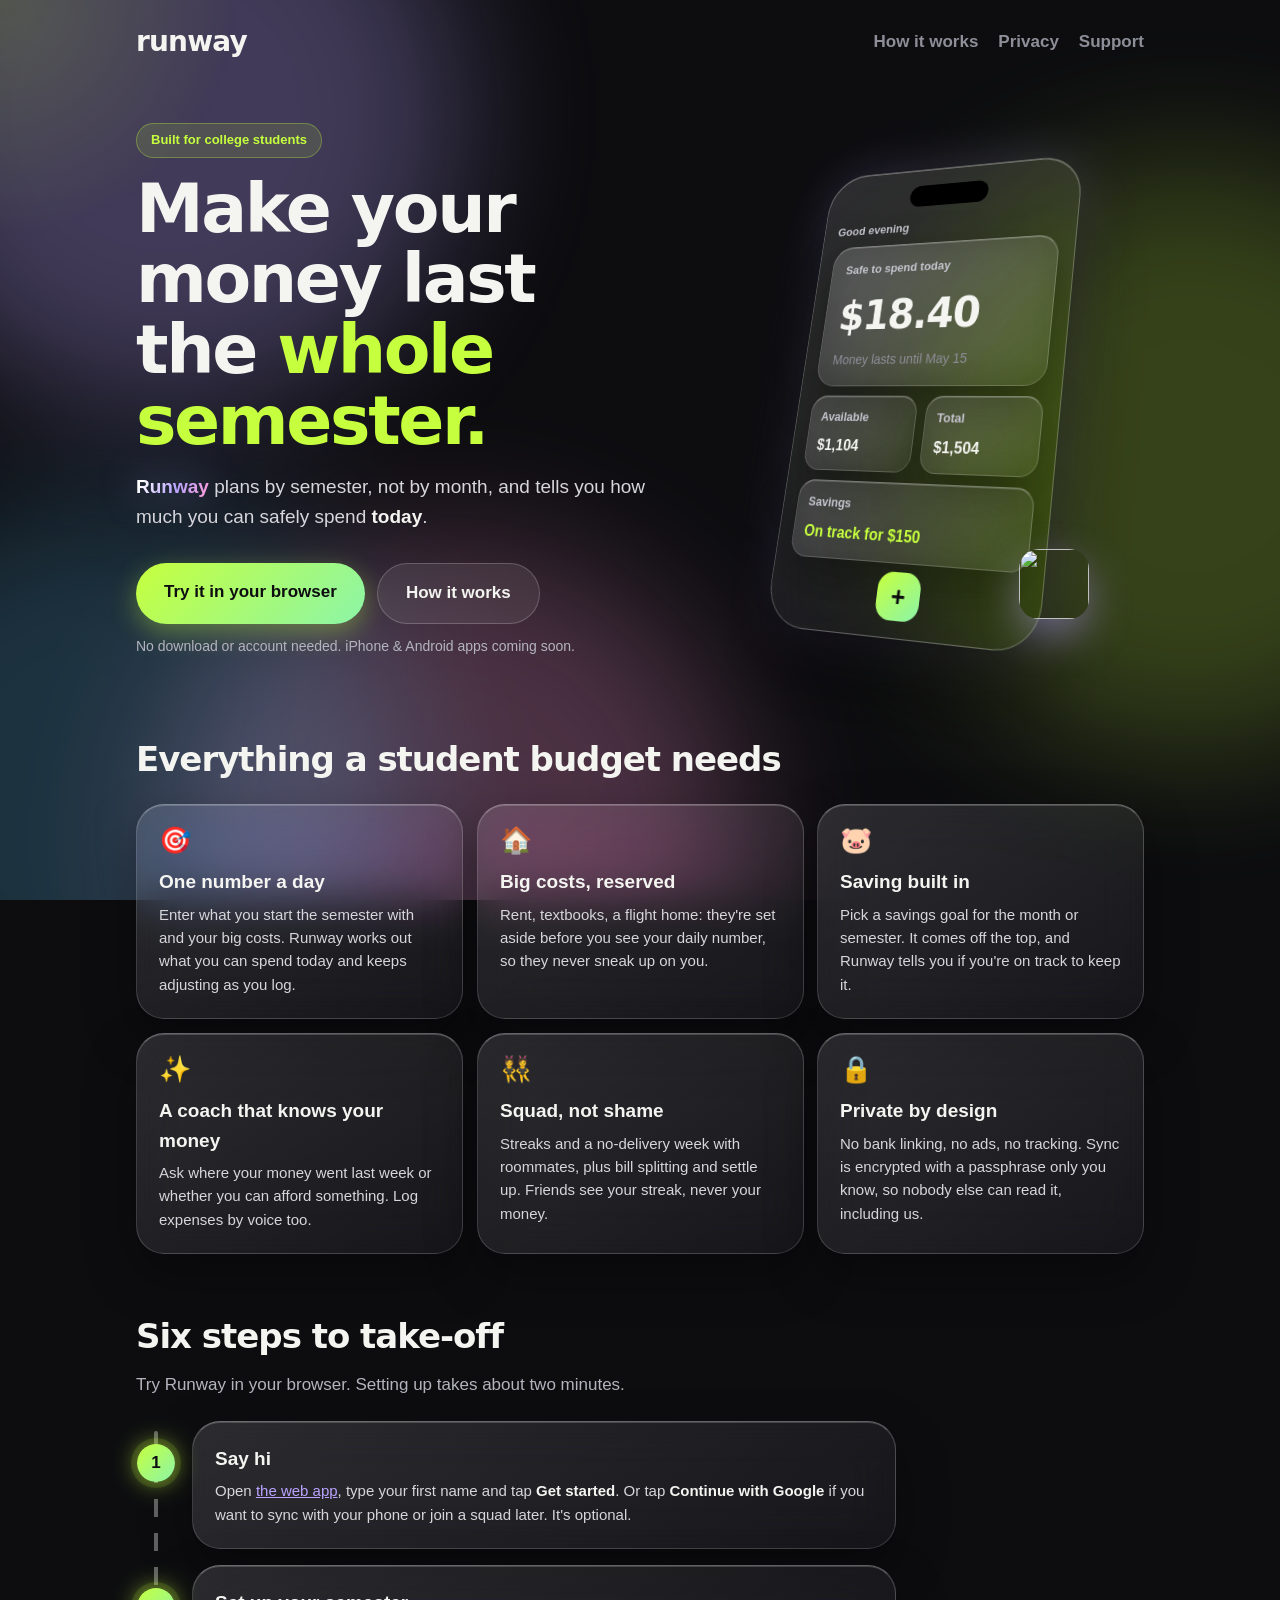
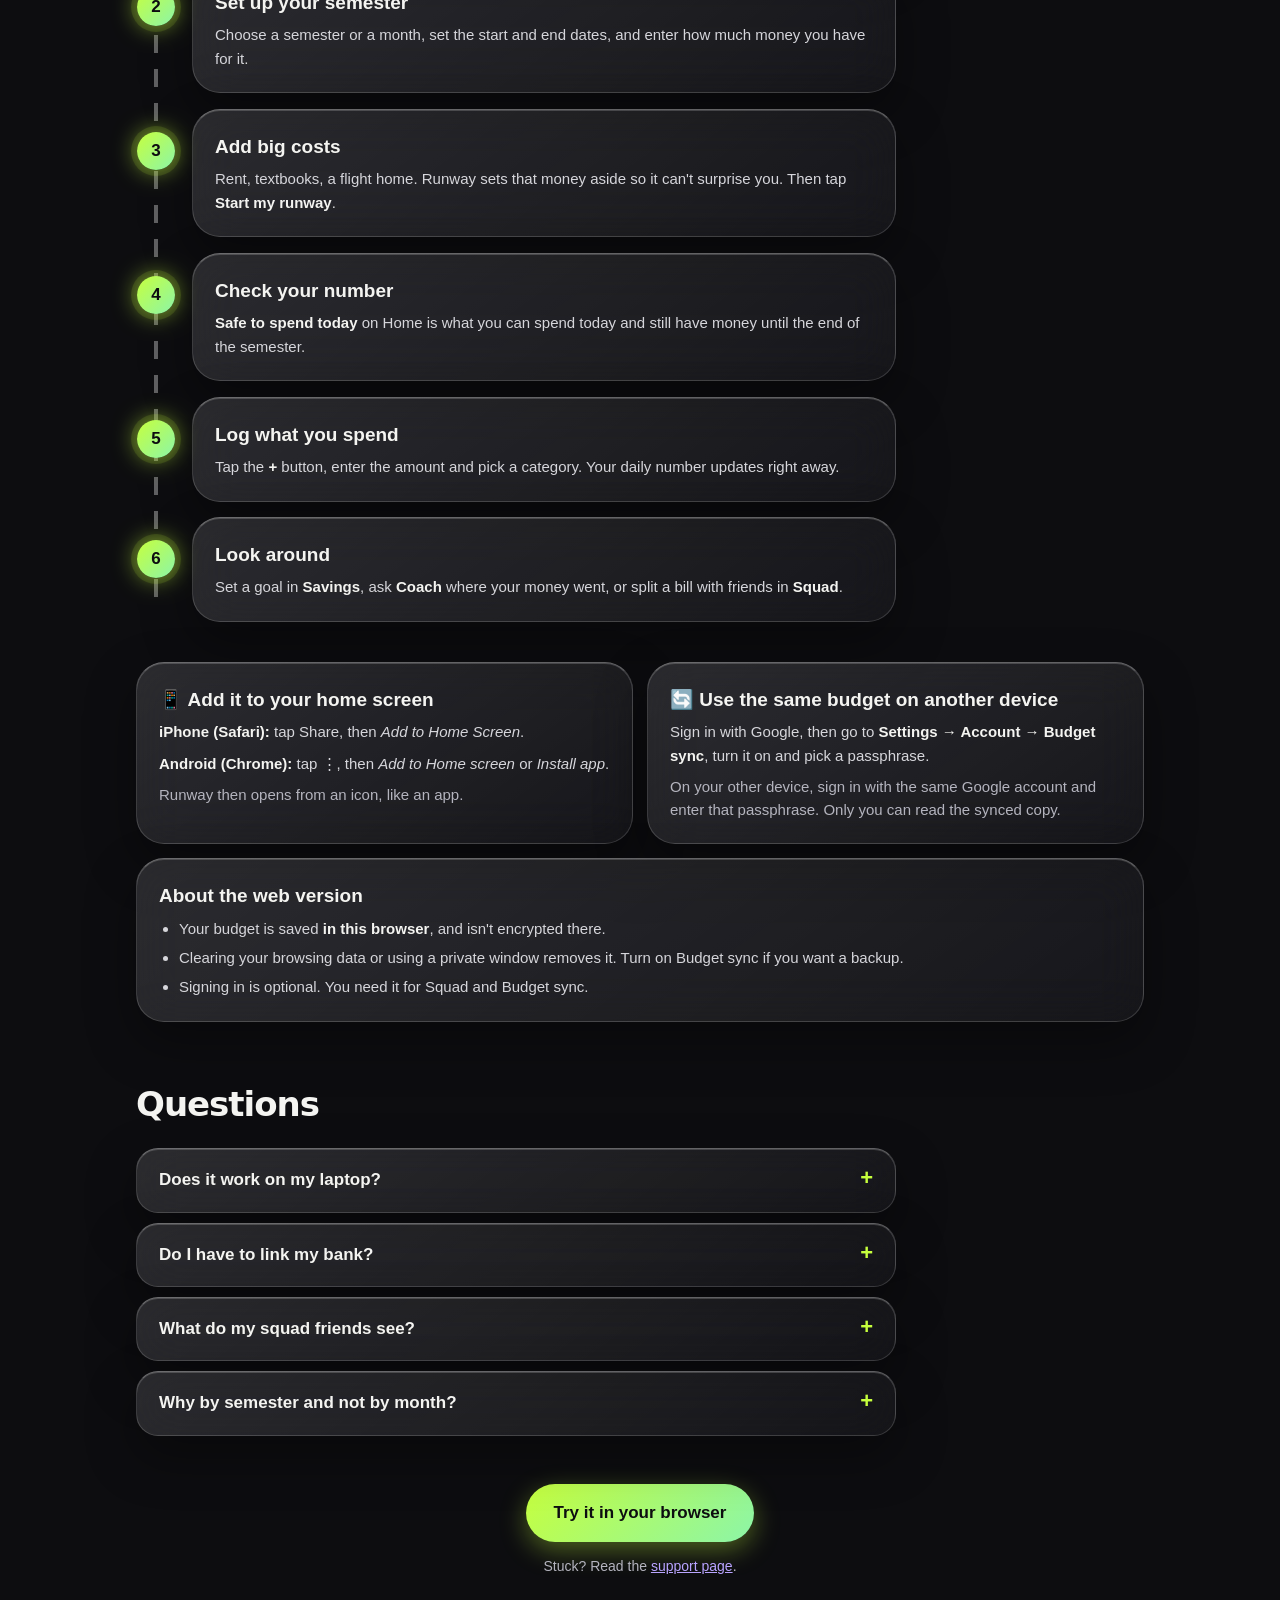
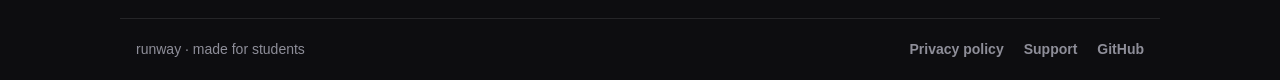
==== commit 5b9b7fdc: "Home shows Total instead of Burn; savings and setup lines without numbers - Home's stat row: Total (" ====
--- a/site/index.html
+++ b/site/index.html
@@ -53,7 +53,7 @@
           </div>
           <div class="phone-row">
             <div class="glass mini"><p class="label">Available</p><p class="stat">$1,104</p></div>
-            <div class="glass mini"><p class="label">Burn / day</p><p class="stat">$21</p></div>
+            <div class="glass mini"><p class="label">Total</p><p class="stat">$1,504</p></div>
           </div>
           <div class="glass mini wide"><p class="label">Savings</p><p class="stat lime">On track for $150</p></div>
           <div class="phone-plus">+</div>
--- a/site/site.css
+++ b/site/site.css
@@ -31,19 +31,6 @@
   overflow-x: hidden;
 }
 
-.aurora {
-  position: fixed;
-  inset: -20vh -20vw auto;
-  height: 80vh;
-  background:
-    radial-gradient(40% 50% at 25% 40%, rgba(185, 164, 255, 0.22), transparent 70%),
-    radial-gradient(35% 45% at 75% 30%, rgba(198, 255, 61, 0.14), transparent 70%),
-    radial-gradient(30% 40% at 55% 70%, rgba(255, 155, 214, 0.12), transparent 70%);
-  filter: blur(30px);
-  pointer-events: none;
-  z-index: -1;
-}
-
 .wrap { max-width: 1040px; margin: 0 auto; padding: 0 16px; }
 
 a { color: var(--lilac); }
@@ -113,20 +100,38 @@
 .footer { color: var(--muted); font-size: 14px; margin-top: 40px; border-top: 1px solid var(--hairline); }
 
 /* Policy and support pages. */
-.doc { max-width: 720px; padding-top: 24px; padding-bottom: 40px; }
-.doc h1 { font-size: clamp(32px, 6vw, 44px); margin: 16px 0 8px; max-width: none; }
+.doc { max-width: 760px; padding-top: 16px; padding-bottom: 40px; }
+.doc-card { padding: 8px 36px 32px; }
+.doc h1 {
+  font-family: "Bricolage", system-ui, sans-serif;
+  font-size: clamp(32px, 6vw, 44px);
+  letter-spacing: -0.03em;
+  margin: 28px 0 8px;
+  max-width: none;
+}
 .doc h2 { margin-top: 36px; font-size: 22px; }
+.doc h2::before {
+  content: "";
+  display: inline-block;
+  width: 10px;
+  height: 10px;
+  margin: 0 12px 2px 0;
+  border-radius: 50%;
+  background: var(--lime);
+  box-shadow: 0 0 12px rgba(198, 255, 61, 0.7);
+}
 .doc p, .doc li { color: #D6D6DB; }
 .doc strong { color: var(--text); }
 .doc table { border-collapse: collapse; width: 100%; font-size: 15px; }
+.doc-cta { text-align: center; padding-top: 32px; }
 .doc th, .doc td { border: 1px solid var(--hairline); padding: 8px 10px; text-align: left; }
 
 /* The home page: frosted glass over drifting color, a 3D phone that
    follows the mouse, and the how-to steps laid out along a runway.
    pointer.js adds .tracking and the pointer variables (--px, --py, --cx, --cy on
    the page; --mx, --my on each glass card; --rx, --ry on [data-tilt]). */
-.home .orbs { position: fixed; inset: 0; overflow: hidden; pointer-events: none; z-index: -1; }
-.home .orbs span {
+.orbs { position: fixed; inset: 0; overflow: hidden; pointer-events: none; z-index: -1; }
+.orbs span {
   position: absolute;
   width: 46vmax;
   height: 46vmax;
@@ -135,10 +140,10 @@
   opacity: 0.3;
   animation: drift 26s ease-in-out infinite alternate;
 }
-.home .orbs span:nth-child(1) { background: var(--lilac); top: -14vmax; left: -10vmax; }
-.home .orbs span:nth-child(2) { background: var(--lime); top: 18vh; right: -16vmax; opacity: 0.22; animation-delay: -8s; }
-.home .orbs span:nth-child(3) { background: var(--pink); bottom: -18vmax; left: 12vw; opacity: 0.26; animation-delay: -15s; }
-.home .orbs span:nth-child(4) { background: #5EC8FF; top: 55vh; left: -14vmax; opacity: 0.2; animation-delay: -4s; }
+.orbs span:nth-child(1) { background: var(--lilac); top: -14vmax; left: -10vmax; }
+.orbs span:nth-child(2) { background: var(--lime); top: 18vh; right: -16vmax; opacity: 0.22; animation-delay: -8s; }
+.orbs span:nth-child(3) { background: var(--pink); bottom: -18vmax; left: 12vw; opacity: 0.26; animation-delay: -15s; }
+.orbs span:nth-child(4) { background: #5EC8FF; top: 55vh; left: -14vmax; opacity: 0.2; animation-delay: -4s; }
 @keyframes drift {
   from { transform: translate(0, 0) scale(1); }
   to { transform: translate(6vw, 4vh) scale(1.12); }
@@ -382,7 +387,7 @@
 .faq details p { color: #D6D6DB; margin: 10px 0 0; font-size: 15px; }
 
 @media (prefers-reduced-motion: reduce) {
-  .home .orbs span, .phone-mochi, .step-num { animation: none; }
+  .orbs span, .phone-mochi, .step-num { animation: none; }
 }
 
 @media (max-width: 760px) {
@@ -390,6 +395,8 @@
   .number { font-size: 48px; }
   .stat { font-size: 18px; }
   .footer { flex-direction: column; align-items: flex-start; }
+  .doc-card { padding: 4px 20px 24px; }
+  .doc table { display: block; overflow-x: auto; }
   .extras { grid-template-columns: 1fr; }
   .home-hero { grid-template-columns: 1fr; text-align: center; }
   .home-hero h1 { margin-inline: auto; }
